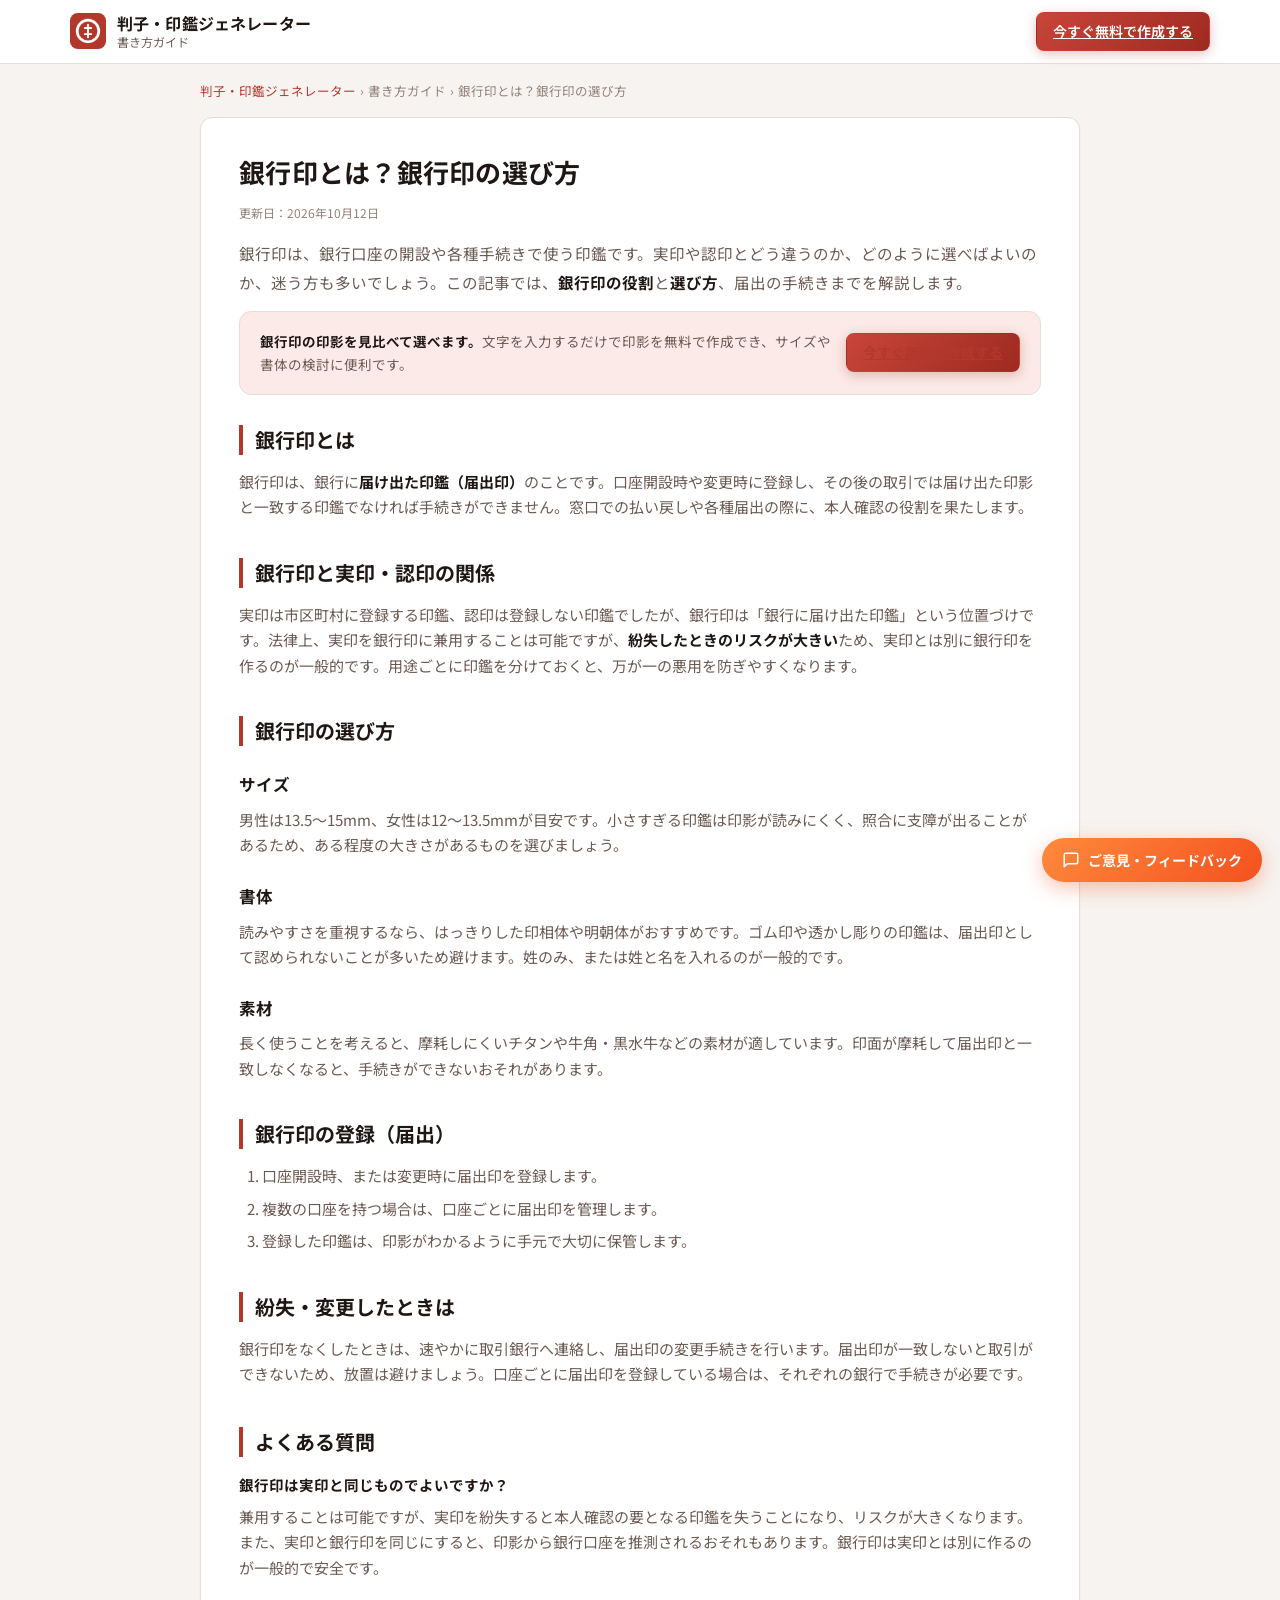
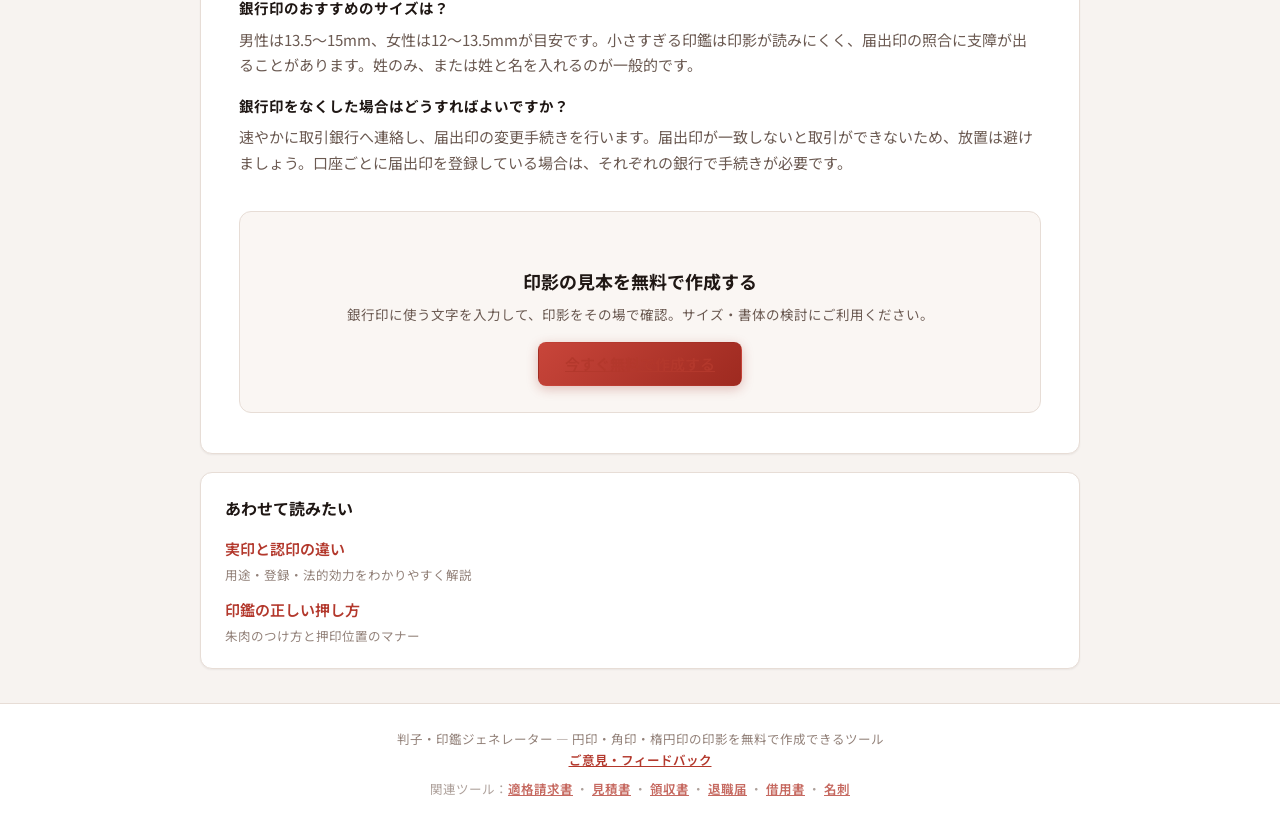
==== ginkoin.html @ 7a020f3e "内容层：新增書き方ガイド教程页3篇+首页入口+sitemap" ====
<!DOCTYPE html>
<html lang="ja">
<head>
<meta charset="UTF-8">
<meta name="viewport" content="width=device-width, initial-scale=1">
<title>銀行印とは？銀行印の選び方と届出（登録）のポイント</title>
<meta name="description" content="銀行印とは何か、実印や認印との関係、サイズ・書体・素材の選び方、銀行への届出印の登録方法、紛失時の対処まで解説します。印影の見本は無料ジェネレーターで作成でき、押印位置の確認にも使えます。">
<meta name="keywords" content="銀行印 とは,銀行印 選び方,銀行印 サイズ,届出印 登録,銀行印 紛失">
<meta name="robots" content="index, follow">
<meta name="theme-color" content="#b3382c">
<link rel="canonical" href="https://www.reveriel.com/hanko-generator/ginkoin.html">
<meta property="og:type" content="article">
<meta property="og:title" content="銀行印とは？銀行印の選び方と届出（登録）のポイント">
<meta property="og:description" content="銀行印の役割、実印・認印との関係、サイズや書体の選び方、届出印の登録方法を解説します。">
<meta property="og:locale" content="ja_JP">
<meta property="og:url" content="https://www.reveriel.com/hanko-generator/ginkoin.html">
<meta property="og:image" content="https://www.reveriel.com/hanko-generator/og-image.png">
<meta name="twitter:card" content="summary_large_image">
<meta name="twitter:image" content="https://www.reveriel.com/hanko-generator/og-image.png">
<link rel="icon" href="data:image/svg+xml,%3Csvg xmlns='http://www.w3.org/2000/svg' viewBox='0 0 32 32'%3E%3Crect width='32' height='32' rx='7' fill='%23b3382c'/%3E%3Ccircle cx='16' cy='16' r='9.5' fill='none' stroke='%23fff' stroke-width='2.6'/%3E%3Cpath d='M16 10v12M13 13h6M13 19h6' stroke='%23fff' stroke-width='1.8' stroke-linecap='round'/%3E%3C/svg%3E">
<link rel="preconnect" href="https://fonts.googleapis.com">
<link rel="preconnect" href="https://fonts.gstatic.com" crossorigin>
<link href="https://fonts.googleapis.com/css2?family=Noto+Sans+JP:wght@400;500;700&family=Noto+Sans+SC:wght@400;500;700&family=Noto+Serif+JP:wght@500;700&display=swap" rel="stylesheet">
<link rel="stylesheet" href="style.css">
<link rel="stylesheet" href="guide.css">
<!-- Cloudflare Web Analytics --><script type='module' src='https://static.cloudflareinsights.com/beacon.min.js' data-cf-beacon='{"token": "6fc01bf3ac5e457ba1bd16b91e5b653e"}'></script><!-- End Cloudflare Web Analytics -->
<script type="application/ld+json">
{
  "@context": "https://schema.org",
  "@graph": [
    {
      "@type": "Article",
      "headline": "銀行印とは？銀行印の選び方と届出（登録）のポイント",
      "description": "銀行印の役割、実印・認印との関係、サイズや書体の選び方、届出印の登録方法を解説します。",
      "inLanguage": "ja",
      "datePublished": "2026-10-12",
      "dateModified": "2026-10-12",
      "author": { "@type": "Organization", "name": "Reveriel" },
      "publisher": { "@type": "Organization", "name": "Reveriel" },
      "mainEntityOfPage": { "@type": "WebPage", "@id": "https://www.reveriel.com/hanko-generator/ginkoin.html" },
      "image": "https://www.reveriel.com/hanko-generator/og-image.png"
    },
    {
      "@type": "FAQPage",
      "mainEntity": [
        {
          "@type": "Question",
          "name": "銀行印は実印と同じものでよいですか？",
          "acceptedAnswer": {
            "@type": "Answer",
            "text": "兼用することは可能ですが、実印を紛失すると本人確認の要となる印鑑を失うことになり、リスクが大きくなります。また、実印と銀行印を同じにすると、印影から銀行口座を推測されるおそれもあります。銀行印は実印とは別に作るのが一般的で安全です。"
          }
        },
        {
          "@type": "Question",
          "name": "銀行印のおすすめのサイズは？",
          "acceptedAnswer": {
            "@type": "Answer",
            "text": "男性は13.5〜15mm、女性は12〜13.5mmが目安です。小さすぎる印鑑は印影が読みにくく、届出印の照合に支障が出ることがあります。姓のみ、または姓と名を入れるのが一般的です。"
          }
        },
        {
          "@type": "Question",
          "name": "銀行印をなくした場合はどうすればよいですか？",
          "acceptedAnswer": {
            "@type": "Answer",
            "text": "速やかに取引銀行へ連絡し、届出印の変更手続きを行います。届出印が一致しないと取引ができないため、放置は避けましょう。口座ごとに届出印を登録している場合は、それぞれの銀行で手続きが必要です。"
          }
        }
      ]
    }
  ]
}
</script>
</head>
<body>

<header class="site-header no-print">
  <div class="wrap header-inner">
    <a class="brand" href="https://www.reveriel.com/hanko-generator/" style="text-decoration:none;color:inherit;">
      <svg class="brand-mark" viewBox="0 0 32 32" aria-hidden="true">
        <rect width="32" height="32" rx="7" fill="currentColor"/>
        <circle cx="16" cy="16" r="9.6" fill="none" stroke="#fff" stroke-width="2.4"/>
        <path d="M16 10.4v11.2M13.2 13.4h5.6M13.2 18.8h5.6" stroke="#fff" stroke-width="1.7" stroke-linecap="round"/>
      </svg>
      <div class="brand-text">
        <strong>判子・印鑑ジェネレーター</strong>
        <span>書き方ガイド</span>
      </div>
    </a>
    <div class="header-actions">
      <a class="btn btn-primary" href="https://www.reveriel.com/hanko-generator/">今すぐ無料で作成する</a>
    </div>
  </div>
</header>

<main class="wrap">
  <div class="guide-col">

    <nav class="breadcrumb no-print" aria-label="パンくず">
      <ol>
        <li><a href="https://www.reveriel.com/hanko-generator/">判子・印鑑ジェネレーター</a></li>
        <li>書き方ガイド</li>
        <li aria-current="page">銀行印とは？銀行印の選び方</li>
      </ol>
    </nav>

    <article class="guide">
      <h1>銀行印とは？銀行印の選び方</h1>
      <p class="guide-meta">更新日：2026年10月12日</p>
      <p class="guide-lead">
        銀行印は、銀行口座の開設や各種手続きで使う印鑑です。実印や認印とどう違うのか、どのように選べばよいのか、迷う方も多いでしょう。この記事では、<strong>銀行印の役割</strong>と<strong>選び方</strong>、届出の手続きまでを解説します。
      </p>

      <div class="guide-cta-box">
        <p><strong>銀行印の印影を見比べて選べます。</strong>文字を入力するだけで印影を無料で作成でき、サイズや書体の検討に便利です。</p>
        <a class="btn btn-primary" href="https://www.reveriel.com/hanko-generator/">今すぐ無料で作成する</a>
      </div>

      <h2>銀行印とは</h2>
      <p>
        銀行印は、銀行に<strong>届け出た印鑑（届出印）</strong>のことです。口座開設時や変更時に登録し、その後の取引では届け出た印影と一致する印鑑でなければ手続きができません。窓口での払い戻しや各種届出の際に、本人確認の役割を果たします。
      </p>

      <h2>銀行印と実印・認印の関係</h2>
      <p>
        実印は市区町村に登録する印鑑、認印は登録しない印鑑でしたが、銀行印は「銀行に届け出た印鑑」という位置づけです。法律上、実印を銀行印に兼用することは可能ですが、<strong>紛失したときのリスクが大きい</strong>ため、実印とは別に銀行印を作るのが一般的です。用途ごとに印鑑を分けておくと、万が一の悪用を防ぎやすくなります。
      </p>

      <h2>銀行印の選び方</h2>
      <h3>サイズ</h3>
      <p>
        男性は13.5〜15mm、女性は12〜13.5mmが目安です。小さすぎる印鑑は印影が読みにくく、照合に支障が出ることがあるため、ある程度の大きさがあるものを選びましょう。
      </p>
      <h3>書体</h3>
      <p>
        読みやすさを重視するなら、はっきりした印相体や明朝体がおすすめです。ゴム印や透かし彫りの印鑑は、届出印として認められないことが多いため避けます。姓のみ、または姓と名を入れるのが一般的です。
      </p>
      <h3>素材</h3>
      <p>
        長く使うことを考えると、摩耗しにくいチタンや牛角・黒水牛などの素材が適しています。印面が摩耗して届出印と一致しなくなると、手続きができないおそれがあります。
      </p>

      <h2>銀行印の登録（届出）</h2>
      <ol>
        <li>口座開設時、または変更時に届出印を登録します。</li>
        <li>複数の口座を持つ場合は、口座ごとに届出印を管理します。</li>
        <li>登録した印鑑は、印影がわかるように手元で大切に保管します。</li>
      </ol>

      <h2>紛失・変更したときは</h2>
      <p>
        銀行印をなくしたときは、速やかに取引銀行へ連絡し、届出印の変更手続きを行います。届出印が一致しないと取引ができないため、放置は避けましょう。口座ごとに届出印を登録している場合は、それぞれの銀行で手続きが必要です。
      </p>

      <section class="guide-faq" aria-labelledby="faqTitle">
        <h2 id="faqTitle">よくある質問</h2>
        <dl>
          <dt>銀行印は実印と同じものでよいですか？</dt>
          <dd>兼用することは可能ですが、実印を紛失すると本人確認の要となる印鑑を失うことになり、リスクが大きくなります。また、実印と銀行印を同じにすると、印影から銀行口座を推測されるおそれもあります。銀行印は実印とは別に作るのが一般的で安全です。</dd>

          <dt>銀行印のおすすめのサイズは？</dt>
          <dd>男性は13.5〜15mm、女性は12〜13.5mmが目安です。小さすぎる印鑑は印影が読みにくく、届出印の照合に支障が出ることがあります。姓のみ、または姓と名を入れるのが一般的です。</dd>

          <dt>銀行印をなくした場合はどうすればよいですか？</dt>
          <dd>速やかに取引銀行へ連絡し、届出印の変更手続きを行います。届出印が一致しないと取引ができないため、放置は避けましょう。口座ごとに届出印を登録している場合は、それぞれの銀行で手続きが必要です。</dd>
        </dl>
      </section>

      <div class="guide-cta-foot">
        <h2>印影の見本を無料で作成する</h2>
        <p>銀行印に使う文字を入力して、印影をその場で確認。サイズ・書体の検討にご利用ください。</p>
        <a class="btn btn-primary" href="https://www.reveriel.com/hanko-generator/">今すぐ無料で作成する</a>
      </div>
    </article>

    <section class="guide-related no-print" aria-labelledby="relTitle">
      <h2 id="relTitle">あわせて読みたい</h2>
      <ul>
        <li><a href="jitsuin-vs-mitomein.html">実印と認印の違い<span class="rel-desc">用途・登録・法的効力をわかりやすく解説</span></a></li>
        <li><a href="osikata.html">印鑑の正しい押し方<span class="rel-desc">朱肉のつけ方と押印位置のマナー</span></a></li>
      </ul>
    </section>

  </div>
</main>

<footer class="site-footer no-print">
  <div class="wrap">
    <p>判子・印鑑ジェネレーター — 円印・角印・楕円印の印影を無料で作成できるツール</p>
    <p><a href="https://docs.google.com/forms/d/e/1FAIpQLSfHGUfgAlViT3TFiVtJi_EpJ4ioUpd9oGyaJ7rehEV-gBH_PA/viewform?usp=pp_url&amp;entry.1745177199=%E5%8D%B0%E7%AB%A0%E7%94%9F%E6%88%90%E5%99%A8" target="_blank" rel="noopener">ご意見・フィードバック</a></p>
    <p style="margin-top:8px;font-size:12.5px;opacity:.75;">関連ツール：<a href="https://www.reveriel.com/japan-invoice-pdf/">適格請求書</a> ・ <a href="https://www.reveriel.com/mitsumori-pdf/">見積書</a> ・ <a href="https://www.reveriel.com/ryoshusho-pdf/">領収書</a> ・ <a href="https://www.reveriel.com/taishoku-form/">退職届</a> ・ <a href="https://www.reveriel.com/shakuyo-contract/">借用書</a> ・ <a href="https://www.reveriel.com/meishi-generator/">名刺</a></p>
  </div>
</footer>

<!-- フィードバックFAB（右下固定） -->
<a href="https://docs.google.com/forms/d/e/1FAIpQLSfHGUfgAlViT3TFiVtJi_EpJ4ioUpd9oGyaJ7rehEV-gBH_PA/viewform?usp=pp_url&amp;entry.1745177199=%E5%8D%B0%E7%AB%A0%E7%94%9F%E6%88%90%E5%99%A8" target="_blank" rel="noopener" class="feedback-fab" aria-label="ご意見・フィードバックを送る">
  <svg viewBox="0 0 24 24" fill="none" stroke="currentColor" stroke-width="2" stroke-linecap="round" stroke-linejoin="round" aria-hidden="true"><path d="M21 15a2 2 0 0 1-2 2H7l-4 4V5a2 2 0 0 1 2-2h14a2 2 0 0 1 2 2z"/></svg>
  <span>ご意見・フィードバック</span>
</a>
</body>
</html>
---- style.css ----
/* =========================================================
   判子・印鑑ジェネレーター — style.css
   純粋なフロントエンドのみ。外部通信は行いません。
   ========================================================= */

:root {
  --c-bg:            #f7f3f0;
  --c-surface:       #ffffff;
  --c-surface-2:     #faf6f3;
  --c-border:        #e7ddd6;
  --c-border-strong: #d2c2b8;
  --c-text:          #1f1714;
  --c-text-muted:    #6b5a52;
  --c-text-faint:    #93827a;
  --c-accent:        #b3382c;
  --c-accent-soft:   #fbeae7;
  --c-accent-hover:  #92291f;
  --c-focus:         #c8493b;
  --c-warn-soft:     #fff7e8;
  --c-warn-border:   #f0cf94;
  --c-warn-text:     #7a4a00;

  --radius:    12px;
  --radius-sm: 8px;
  --shadow-sm: 0 1px 2px rgba(31, 23, 20, .06);
  --shadow-lg: 0 6px 28px rgba(31, 23, 20, .10);

  --font: "Noto Sans JP", "Noto Sans SC", -apple-system, BlinkMacSystemFont,
          "Hiragino Kaku Gothic ProN", "Hiragino Sans", "Yu Gothic", Meiryo, sans-serif;
  --font-seal: "Noto Serif JP", "Hiragino Mincho ProN", "Yu Mincho", serif;
  --print-mm: 15mm;
}

@media (prefers-color-scheme: dark) {
  :root {
    --c-bg:            #17110f;
    --c-surface:       #201815;
    --c-surface-2:     #271d19;
    --c-border:        #362a25;
    --c-border-strong: #4a3a33;
    --c-text:          #f0e6e1;
    --c-text-muted:    #b8a49b;
    --c-text-faint:    #8d7b72;
    --c-accent:        #e2705f;
    --c-accent-soft:   #341915;
    --c-accent-hover:  #ef8a7a;
    --c-focus:         #e2705f;
    --c-warn-soft:     #2e2614;
    --c-warn-border:   #5c4a24;
    --c-warn-text:     #f0c07a;
    --shadow-sm: 0 1px 2px rgba(0, 0, 0, .45);
    --shadow-lg: 0 6px 28px rgba(0, 0, 0, .55);
  }
}

* { box-sizing: border-box; }
[hidden] { display: none !important; }

html { -webkit-text-size-adjust: 100%; }

body {
  margin: 0;
  background: var(--c-bg);
  color: var(--c-text);
  font-family: var(--font);
  font-size: 15px;
  line-height: 1.7;
  overflow-x: hidden;
}

.wrap {
  width: 100%;
  max-width: 1180px;
  margin-inline: auto;
  padding-inline: 20px;
}

.ic { width: 1.15em; height: 1.15em; flex: none; }

/* ---------------- ヘッダー ---------------- */

.site-header {
  border-bottom: 1px solid var(--c-border);
  background: var(--c-surface);
}

.header-inner {
  display: flex;
  align-items: center;
  justify-content: space-between;
  gap: 12px;
  padding-block: 12px;
}

.brand { display: flex; align-items: center; gap: 11px; min-width: 0; }
.brand-mark { width: 36px; height: 36px; flex: none; color: var(--c-accent); }
.brand-text { display: flex; flex-direction: column; line-height: 1.3; min-width: 0; }
.brand-text strong { font-size: 16px; font-weight: 700; letter-spacing: .01em; }
.brand-text span { font-size: 12px; color: var(--c-text-muted); }

/* ---------------- ボタン ---------------- */

.btn {
  -webkit-appearance: none;
  appearance: none;
  display: inline-flex;
  align-items: center;
  justify-content: center;
  gap: 7px;
  padding: 10px 16px;
  border: 1px solid transparent;
  border-radius: var(--radius-sm);
  background: var(--c-surface-2);
  color: var(--c-text);
  font: inherit;
  font-size: 14px;
  font-weight: 600;
  line-height: 1.2;
  cursor: pointer;
  transition: background .15s ease, transform .12s ease, box-shadow .15s ease, border-color .15s ease;
}
.btn:hover { transform: translateY(-1px); }
.btn:active { transform: translateY(0); }
.btn:focus-visible { outline: 3px solid color-mix(in srgb, var(--c-accent) 45%, transparent); outline-offset: 2px; }

.btn-primary {
  background: linear-gradient(135deg, #c8453a, #9e2a20);
  color: #fff;
  box-shadow: 0 3px 12px rgba(158, 42, 32, .28);
}
.btn-primary:hover { box-shadow: 0 6px 18px rgba(158, 42, 32, .38); }
.btn-primary[disabled] { opacity: .6; cursor: progress; transform: none; }

.btn-ghost {
  background: var(--c-surface);
  border-color: var(--c-border-strong);
  color: var(--c-text);
}
.btn-ghost:hover { background: var(--c-surface-2); }

.btn-x { background: #111; color: #fff; }
.btn-x:hover { background: #000; }
.btn-line { background: #06c755; color: #fff; }
.btn-line:hover { background: #05b34c; }

/* ---------------- レイアウト ---------------- */

.layout {
  display: grid;
  grid-template-columns: minmax(0, 1fr) minmax(0, 1fr);
  gap: 22px;
  align-items: start;
  padding-block: 26px 10px;
}

.panel {
  background: var(--c-surface);
  border: 1px solid var(--c-border);
  border-radius: var(--radius);
  box-shadow: var(--shadow-sm);
  padding: 22px;
  min-width: 0;
}

.panel-preview {
  position: sticky;
  top: 20px;
}

.hero-h1 {
  margin: 0 0 8px;
  font-size: 22px;
  line-height: 1.4;
  letter-spacing: .01em;
}
.hero-lead {
  margin: 0 0 18px;
  font-size: 13.5px;
  color: var(--c-text-muted);
  line-height: 1.75;
}

/* ---------------- フォーム ---------------- */

.field {
  margin: 0 0 20px;
  padding: 0;
  border: 0;
  border-top: 1px solid var(--c-border);
  padding-top: 16px;
}
.field:first-of-type { border-top: 0; padding-top: 0; }

.field legend {
  padding: 0;
  margin-bottom: 10px;
  font-size: 13px;
  font-weight: 700;
  color: var(--c-accent);
  letter-spacing: .02em;
}

.row { margin-bottom: 14px; }
.row:last-child { margin-bottom: 0; }

.row-inline {
  display: flex;
  align-items: center;
  justify-content: space-between;
  gap: 12px;
  flex-wrap: wrap;
}

.lbl {
  display: block;
  margin-bottom: 6px;
  font-size: 13px;
  font-weight: 600;
  color: var(--c-text-muted);
}
.row-inline .lbl { margin-bottom: 0; }

.hint {
  margin: 6px 0 0;
  font-size: 12px;
  color: var(--c-text-faint);
  line-height: 1.6;
}
.hint.center { text-align: center; }

textarea,
input[type="text"],
select {
  width: 100%;
  padding: 10px 12px;
  border: 1px solid var(--c-border-strong);
  border-radius: var(--radius-sm);
  background: var(--c-surface-2);
  color: var(--c-text);
  font: inherit;
  font-size: 15px;
  line-height: 1.5;
  transition: border-color .15s ease, box-shadow .15s ease;
}
textarea { resize: vertical; min-height: 62px; font-family: var(--font-seal); font-size: 17px; letter-spacing: .06em; }
.row-inline select { width: auto; min-width: 150px; }

textarea:focus,
input[type="text"]:focus,
select:focus {
  outline: none;
  border-color: var(--c-accent);
  box-shadow: 0 0 0 3px color-mix(in srgb, var(--c-accent) 18%, transparent);
}

/* セグメント（ラジオ風ボタン） */
.seg {
  display: grid;
  gap: 8px;
}
.seg-3 { grid-template-columns: repeat(3, minmax(0, 1fr)); }
.seg-2 { grid-template-columns: repeat(2, minmax(0, 1fr)); width: min(100%, 320px); }

.seg-btn {
  -webkit-appearance: none;
  appearance: none;
  display: flex;
  flex-direction: column;
  align-items: center;
  justify-content: center;
  gap: 5px;
  padding: 11px 8px;
  border: 1.5px solid var(--c-border-strong);
  border-radius: var(--radius-sm);
  background: var(--c-surface-2);
  color: var(--c-text-muted);
  font: inherit;
  font-size: 12.5px;
  font-weight: 600;
  line-height: 1.3;
  cursor: pointer;
  transition: all .15s ease;
  text-align: center;
}
.seg-2 .seg-btn { flex-direction: row; padding: 9px 8px; }
.seg-btn .seg-ic { width: 24px; height: 24px; }
.seg-btn:hover { border-color: var(--c-accent); color: var(--c-text); }
.seg-btn.is-on {
  border-color: var(--c-accent);
  background: var(--c-accent-soft);
  color: var(--c-accent);
  box-shadow: inset 0 0 0 1px var(--c-accent);
}
.seg-btn:focus-visible { outline: 3px solid color-mix(in srgb, var(--c-accent) 45%, transparent); outline-offset: 2px; }

/* プリセット */
.presets {
  display: flex;
  flex-wrap: wrap;
  align-items: center;
  gap: 7px;
  margin-bottom: 14px;
}
.presets-label { font-size: 12px; color: var(--c-text-faint); }
.chip {
  -webkit-appearance: none;
  appearance: none;
  padding: 5px 11px;
  border: 1px solid var(--c-border-strong);
  border-radius: 999px;
  background: var(--c-surface);
  color: var(--c-text-muted);
  font: inherit;
  font-size: 12px;
  font-weight: 600;
  cursor: pointer;
  transition: all .15s ease;
}
.chip:hover { border-color: var(--c-accent); color: var(--c-accent); background: var(--c-accent-soft); }

/* 色スウォッチ */
.swatches { display: flex; gap: 9px; flex-wrap: wrap; align-items: center; }
.sw {
  -webkit-appearance: none;
  appearance: none;
  width: 34px;
  height: 34px;
  padding: 0;
  border: 2px solid var(--c-border-strong);
  border-radius: 50%;
  background: var(--sw, #b3382c);
  cursor: pointer;
  position: relative;
  transition: transform .12s ease, box-shadow .15s ease;
}
.sw:hover { transform: scale(1.08); }
.sw.is-on {
  box-shadow: 0 0 0 3px var(--c-surface), 0 0 0 5px var(--sw, var(--c-accent));
  transform: scale(1.06);
}
.sw-custom {
  display: inline-flex;
  align-items: center;
  justify-content: center;
  overflow: hidden;
  background:
    conic-gradient(#e74c3c, #f1c40f, #2ecc71, #3498db, #9b59b6, #e74c3c);
}
.sw-custom input[type="color"] {
  position: absolute;
  inset: 0;
  width: 100%;
  height: 100%;
  opacity: 0;
  cursor: pointer;
  border: 0;
  padding: 0;
}

/* レンジ */
.range-row { display: flex; align-items: center; gap: 12px; }
input[type="range"] {
  -webkit-appearance: none;
  appearance: none;
  flex: 1;
  height: 6px;
  border-radius: 999px;
  background: linear-gradient(90deg, var(--c-accent), #e6a89f);
  outline: none;
}
input[type="range"]::-webkit-slider-thumb {
  -webkit-appearance: none;
  appearance: none;
  width: 22px;
  height: 22px;
  border-radius: 50%;
  background: var(--c-surface);
  border: 2px solid var(--c-accent);
  box-shadow: 0 2px 6px rgba(31, 23, 20, .2);
  cursor: pointer;
}
input[type="range"]::-moz-range-thumb {
  width: 20px;
  height: 20px;
  border-radius: 50%;
  background: var(--c-surface);
  border: 2px solid var(--c-accent);
  cursor: pointer;
}
input[type="range"]:focus-visible { outline: 3px solid color-mix(in srgb, var(--c-accent) 45%, transparent); outline-offset: 4px; }
#strengthOut {
  min-width: 52px;
  text-align: right;
  font-size: 13px;
  font-weight: 700;
  color: var(--c-accent);
  font-variant-numeric: tabular-nums;
}

/* チェックボックス */
.check { display: inline-flex; align-items: center; gap: 9px; font-size: 13.5px; cursor: pointer; user-select: none; }
.check input[type="checkbox"] {
  width: 18px;
  height: 18px;
  accent-color: var(--c-accent);
  cursor: pointer;
  flex: none;
}

.actions { display: flex; flex-wrap: wrap; gap: 9px; margin-top: 4px; }
.actions .btn { flex: 1 1 auto; }

/* ---------------- プレビュー ---------------- */

.panel-title {
  margin: 0 0 14px;
  font-size: 13px;
  font-weight: 700;
  color: var(--c-text-muted);
  letter-spacing: .04em;
}

.seal-stage {
  display: flex;
  align-items: center;
  justify-content: center;
  padding: 26px 16px;
  border-radius: var(--radius);
  /* チェック柄＝透明 */
  background-color: #fbfaf9;
  background-image:
    linear-gradient(45deg, #eee9e5 25%, transparent 25%, transparent 75%, #eee9e5 75%),
    linear-gradient(45deg, #eee9e5 25%, transparent 25%, transparent 75%, #eee9e5 75%);
  background-size: 18px 18px;
  background-position: 0 0, 9px 9px;
  border: 1px solid var(--c-border);
}
@media (prefers-color-scheme: dark) {
  .seal-stage {
    background-color: #1d1613;
    background-image:
      linear-gradient(45deg, #2a201c 25%, transparent 25%, transparent 75%, #2a201c 75%),
      linear-gradient(45deg, #2a201c 25%, transparent 25%, transparent 75%, #2a201c 75%);
  }
}

.seal-wrap {
  width: min(320px, 68vw);
  aspect-ratio: 1 / 1;
  display: flex;
  align-items: center;
  justify-content: center;
}
.seal-preview { width: 100%; height: 100%; line-height: 0; }
.seal-svg { width: 100%; height: 100%; display: block; overflow: visible; }

/* ---------------- シェア ---------------- */

.share {
  margin-top: 18px;
  padding-top: 16px;
  border-top: 1px solid var(--c-border);
}
.share-title { margin: 0 0 10px; font-size: 12.5px; font-weight: 700; color: var(--c-text-muted); }
.share-btns { display: flex; flex-wrap: wrap; gap: 9px; }
.share-btns .btn { flex: 1 1 130px; }

/* ---------------- 記事・FAQ ---------------- */

.article { padding-block: 26px 8px; }
.article-h2 {
  margin: 0 0 12px;
  font-size: 17px;
  letter-spacing: .01em;
}
.faq { margin-bottom: 28px; }
.faq details {
  border: 1px solid var(--c-border);
  border-radius: var(--radius-sm);
  background: var(--c-surface);
  margin-bottom: 8px;
  overflow: hidden;
}
.faq summary {
  padding: 13px 16px;
  font-size: 14px;
  font-weight: 700;
  cursor: pointer;
  list-style: none;
  position: relative;
  padding-right: 40px;
  transition: background .15s ease;
}
.faq summary::-webkit-details-marker { display: none; }
.faq summary::after {
  content: "";
  position: absolute;
  right: 18px;
  top: 50%;
  width: 8px;
  height: 8px;
  border-right: 2px solid var(--c-text-faint);
  border-bottom: 2px solid var(--c-text-faint);
  transform: translateY(-70%) rotate(45deg);
  transition: transform .2s ease;
}
.faq details[open] summary::after { transform: translateY(-30%) rotate(-135deg); }
.faq summary:hover { background: var(--c-surface-2); }
.faq details p {
  margin: 0;
  padding: 0 16px 15px;
  font-size: 13.5px;
  color: var(--c-text-muted);
  line-height: 1.85;
}

.legal {
  padding: 16px 18px;
  border-radius: var(--radius-sm);
  background: var(--c-warn-soft);
  border: 1px solid var(--c-warn-border);
}
.legal .article-h2 { font-size: 14px; color: var(--c-warn-text); }
.legal p { margin: 0; font-size: 13px; line-height: 1.8; color: var(--c-text-muted); }

/* ---------------- フッター ---------------- */

.site-footer {
  margin-top: 34px;
  padding-block: 24px;
  border-top: 1px solid var(--c-border);
  background: var(--c-surface);
  text-align: center;
}
.site-footer p { margin: 0; font-size: 12.5px; color: var(--c-text-faint); }
.footer-links { margin-top: 8px !important; }
.site-footer a { color: var(--c-accent); font-weight: 600; }

/* ---------------- トースト ---------------- */

.toast {
  position: fixed;
  left: 50%;
  bottom: 26px;
  transform: translate(-50%, 16px);
  z-index: 10001;
  padding: 11px 20px;
  border-radius: 999px;
  background: #241c19;
  color: #fff;
  font-size: 13.5px;
  font-weight: 600;
  box-shadow: var(--shadow-lg);
  opacity: 0;
  pointer-events: none;
  transition: opacity .22s ease, transform .22s ease;
  max-width: calc(100vw - 32px);
  text-align: center;
}
.toast.is-on { opacity: 1; transform: translate(-50%, 0); }
.toast.is-err { background: #7a1c14; }

/* ---------------- フィードバックFAB ---------------- */

.feedback-fab {
  position: fixed;
  right: 18px;
  bottom: 18px;
  z-index: 10000;
  display: inline-flex;
  align-items: center;
  gap: 8px;
  padding: 13px 20px;
  background: linear-gradient(135deg, #ff8a3d, #f4511e);
  color: #fff !important;
  border-radius: 999px;
  box-shadow: 0 6px 20px rgba(244, 81, 30, 0.35);
  font-size: 14px;
  font-weight: 700;
  line-height: 1;
  text-decoration: none !important;
  transition: transform 0.15s ease, box-shadow 0.15s ease;
}
.feedback-fab:hover {
  transform: translateY(-3px);
  box-shadow: 0 10px 28px rgba(244, 81, 30, 0.45);
  color: #fff !important;
}
.feedback-fab:focus-visible { outline: 3px solid rgba(244, 81, 30, 0.5); outline-offset: 2px; }
.feedback-fab svg { width: 18px; height: 18px; flex: none; }

/* ---------------- レスポンシブ ---------------- */

@media (max-width: 900px) {
  .layout { grid-template-columns: minmax(0, 1fr); }
  .panel-preview { position: static; }
  .seal-wrap { width: min(300px, 62vw); }
}

@media (max-width: 600px) {
  .wrap { padding-inline: 16px; }
  .panel { padding: 18px 16px; }
  .hero-h1 { font-size: 19px; }
  .seg-3 .seg-btn { font-size: 11.5px; padding: 10px 4px; }
  .seg-3 .seg-btn .seg-ic { width: 21px; height: 21px; }
  .row-inline { align-items: flex-start; }
  .row-inline select { width: 100%; }
  .seg-2 { width: 100%; }
  .actions .btn { flex: 1 1 100%; }
  .share-btns .btn { flex: 1 1 100%; }
  .feedback-fab { right: 14px; bottom: 14px; padding: 11px 16px; font-size: 13px; }
  .feedback-fab svg { width: 16px; height: 16px; }
}

/* ---------------- 印刷 ---------------- */

@media print {
  .no-print,
  .site-header,
  .panel-form,
  .site-footer,
  .feedback-fab,
  .toast,
  .article { display: none !important; }

  body { background: #fff; }
  .layout { display: block; padding: 0; }
  .panel-preview {
    position: static;
    border: 0;
    box-shadow: none;
    padding: 0;
    margin: 0;
    background: #fff;
  }
  .seal-stage {
    background: none !important;
    border: 0;
    padding: 0;
    justify-content: flex-start;
  }
  /* 実寸（mm）で印刷する。プリンタ設定で「ページに合わせる」はオフに。 */
  .seal-wrap {
    width: var(--print-mm);
    height: var(--print-mm);
    aspect-ratio: auto;
  }
}
---- guide.css ----
/* =========================================================
   書き方ガイド（SEO 記事ページ）共通スタイル
   style.css の CSS 変数を継承し、ブランドの色味を保つ。
   ========================================================= */

.guide-col { max-width: 880px; margin-inline: auto; }

/* ---------------- パンくず ---------------- */
.breadcrumb {
  padding-block: 16px 0;
  font-size: 12.5px;
  color: var(--c-text-faint, #8592a8);
}
.breadcrumb ol { list-style: none; display: flex; flex-wrap: wrap; gap: 4px; margin: 0; padding: 0; }
.breadcrumb li { display: inline-flex; align-items: center; gap: 4px; }
.breadcrumb a { color: var(--c-accent, #1d4e89); text-decoration: none; }
.breadcrumb a:hover { text-decoration: underline; }
.breadcrumb li + li::before { content: "\203A"; color: var(--c-text-faint, #8592a8); }

/* ---------------- 記事本体 ---------------- */
.guide {
  background: var(--c-surface, #fff);
  border: 1px solid var(--c-border, #dde3ec);
  border-radius: var(--radius, 10px);
  box-shadow: var(--shadow-sm, 0 1px 2px rgba(0, 0, 0, .06));
  margin-block: 16px 8px;
  padding: 34px 38px 40px;
}
@media (max-width: 640px) { .guide { padding: 22px 18px 26px; } }

.guide h1 {
  margin: 0 0 12px;
  font-size: 26px;
  line-height: 1.5;
  letter-spacing: .01em;
  color: var(--c-text, #131a26);
}
.guide .guide-meta { margin: 0 0 16px; font-size: 12px; color: var(--c-text-faint, #8592a8); }
.guide-lead { margin: 0 0 8px; font-size: 15.5px; line-height: 1.85; color: var(--c-text-muted, #55617a); }
.guide h2 {
  margin: 38px 0 14px;
  padding-left: 12px;
  font-size: 20px;
  line-height: 1.5;
  border-left: 4px solid var(--c-accent, #1d4e89);
  color: var(--c-text, #131a26);
}
.guide h2:first-of-type { margin-top: 30px; }
.guide h3 { margin: 26px 0 10px; font-size: 16.5px; line-height: 1.5; color: var(--c-text, #131a26); }
.guide p { margin: 0 0 14px; color: var(--c-text-muted, #55617a); }
.guide strong { color: var(--c-text, #131a26); font-weight: 700; }
.guide ul, .guide ol { margin: 0 0 16px; padding-left: 1.5em; color: var(--c-text-muted, #55617a); }
.guide li { margin-bottom: 7px; }
.guide a { color: var(--c-accent, #1d4e89); }

.guide-example {
  margin: 0 0 16px;
  padding: 16px 18px;
  background: var(--c-surface-2, #f6f8fb);
  border: 1px solid var(--c-border, #dde3ec);
  border-radius: var(--radius-sm, 6px);
  font-family: "Noto Serif JP", "Hiragino Mincho ProN", "Yu Mincho", YuMincho, serif;
  font-size: 14px;
  line-height: 1.95;
  color: var(--c-text, #131a26);
  white-space: pre-wrap;
}
.guide-note {
  margin: 0 0 16px;
  padding: 12px 16px;
  background: var(--c-warn-soft, #fff7e8);
  border: 1px solid var(--c-warn-border, #f0cf94);
  border-radius: var(--radius-sm, 6px);
  font-size: 13px;
  line-height: 1.75;
  color: var(--c-warn, #8a5300);
}
.guide-table { width: 100%; margin: 0 0 16px; border-collapse: collapse; font-size: 13.5px; }
.guide-table th, .guide-table td {
  padding: 10px 12px;
  text-align: left;
  border: 1px solid var(--c-border, #dde3ec);
  color: var(--c-text-muted, #55617a);
  vertical-align: top;
}
.guide-table th { background: var(--c-surface-2, #f6f8fb); color: var(--c-text, #131a26); font-weight: 700; white-space: nowrap; }

/* ---------------- 上部 CTA ---------------- */
.guide-cta-box {
  display: flex;
  flex-wrap: wrap;
  align-items: center;
  justify-content: space-between;
  gap: 14px;
  margin: 4px 0 26px;
  padding: 18px 20px;
  background: var(--c-accent-soft, #e5eefb);
  border: 1px solid var(--c-border, #dde3ec);
  border-radius: var(--radius, 10px);
}
.guide-cta-box p { flex: 1 1 240px; margin: 0; font-size: 13.5px; line-height: 1.7; color: var(--c-text-muted, #55617a); }
.guide-cta-box strong { color: var(--c-text, #131a26); }
.guide-cta-box .btn { flex: none; }

/* ---------------- FAQ ---------------- */
.guide-faq { margin-top: 40px; }
.guide-faq dl { margin: 0; }
.guide-faq dt { margin-top: 16px; font-size: 14.5px; font-weight: 700; color: var(--c-text, #131a26); }
.guide-faq dd { margin: 6px 0 0; color: var(--c-text-muted, #55617a); }

/* ---------------- 下部 CTA ---------------- */
.guide-cta-foot {
  margin-top: 36px;
  padding: 26px 22px;
  text-align: center;
  background: var(--c-surface-2, #f6f8fb);
  border: 1px solid var(--c-border, #dde3ec);
  border-radius: var(--radius, 10px);
}
.guide-cta-foot h2 { margin: 0 0 8px; padding: 0; border: 0; font-size: 18px; }
.guide-cta-foot p { margin: 0 0 16px; font-size: 13.5px; }
.guide-cta-foot .btn { font-size: 15px; padding: 12px 26px; }

/* ---------------- 関連ガイド ---------------- */
.guide-related {
  background: var(--c-surface, #fff);
  border: 1px solid var(--c-border, #dde3ec);
  border-radius: var(--radius, 10px);
  box-shadow: var(--shadow-sm, 0 1px 2px rgba(0, 0, 0, .06));
  margin-block: 18px;
  padding: 22px 24px;
}
.guide-related h2 { margin: 0 0 14px; font-size: 16px; color: var(--c-text, #131a26); }
.guide-related ul { list-style: none; display: grid; gap: 12px; margin: 0; padding: 0; }
.guide-related a { color: var(--c-accent, #1d4e89); font-weight: 600; text-decoration: none; }
.guide-related a:hover { text-decoration: underline; }
.guide-related .rel-desc { display: block; margin-top: 2px; font-size: 12.5px; font-weight: 400; color: var(--c-text-faint, #8592a8); }

@media print {
  .site-header, .site-footer, .feedback-fab, .breadcrumb,
  .guide-cta-box, .guide-cta-foot, .guide-related { display: none !important; }
  .guide { border: 0; box-shadow: none; padding: 0; }
}
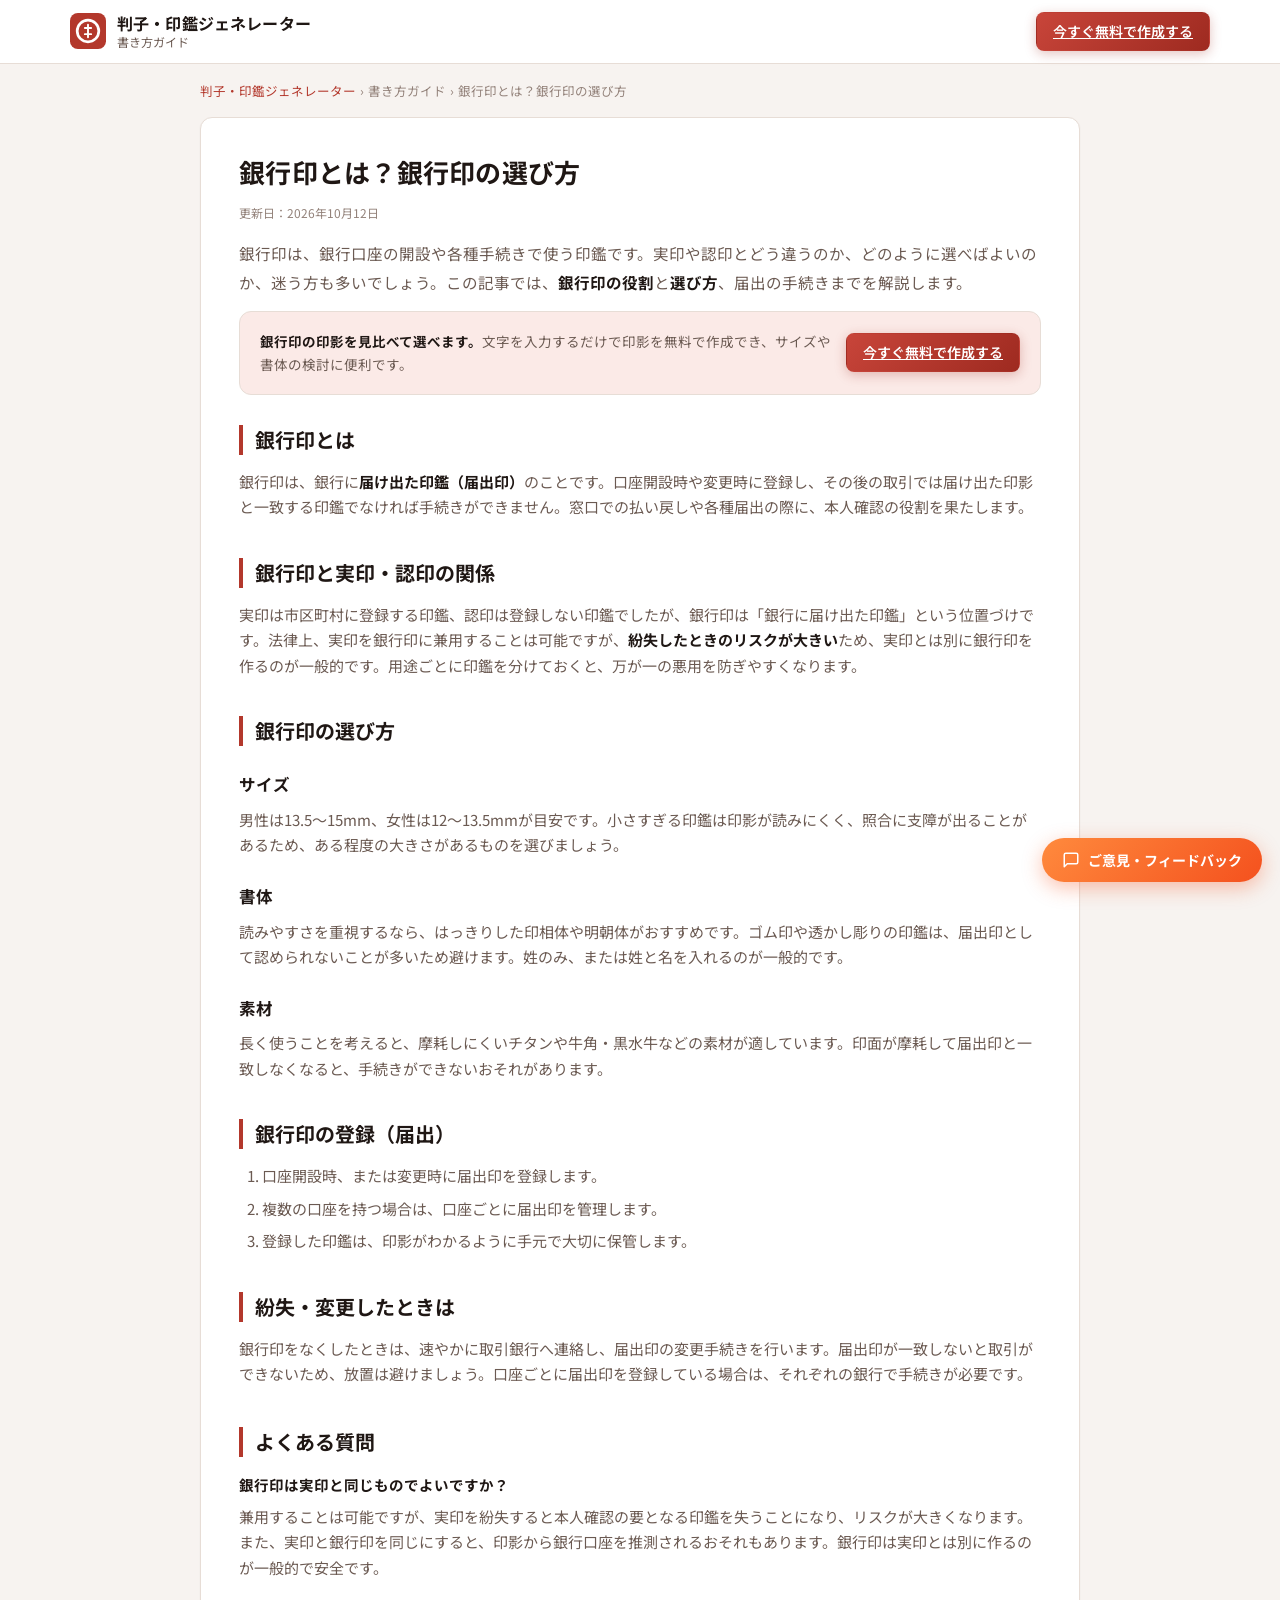
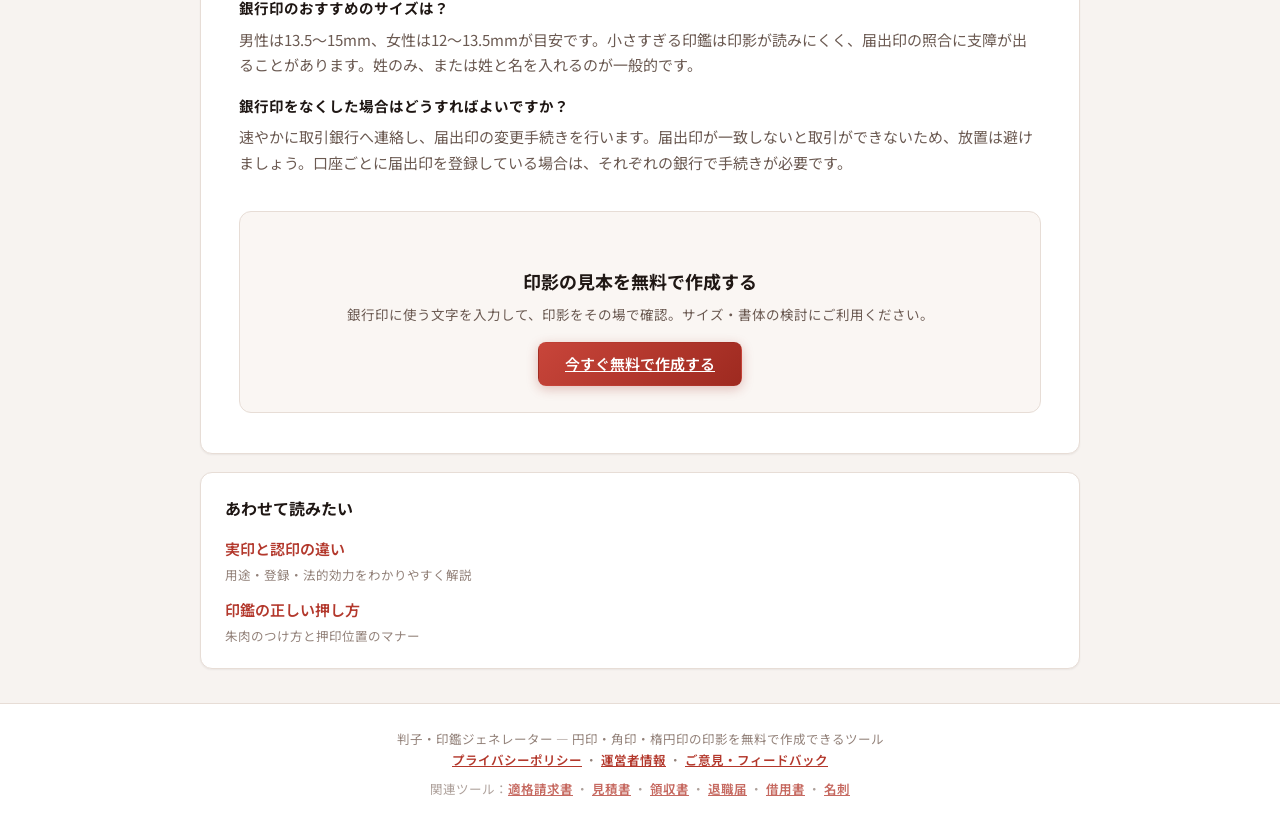
==== commit 322961e2: "PM迭代：补隐私政策/运营者信息/SEO教程页+联盟区块+跨站CTA按钮配色修复" ====
--- a/ginkoin.html
+++ b/ginkoin.html
@@ -188,7 +188,11 @@
 <footer class="site-footer no-print">
   <div class="wrap">
     <p>判子・印鑑ジェネレーター — 円印・角印・楕円印の印影を無料で作成できるツール</p>
-    <p><a href="https://docs.google.com/forms/d/e/1FAIpQLSfHGUfgAlViT3TFiVtJi_EpJ4ioUpd9oGyaJ7rehEV-gBH_PA/viewform?usp=pp_url&amp;entry.1745177199=%E5%8D%B0%E7%AB%A0%E7%94%9F%E6%88%90%E5%99%A8" target="_blank" rel="noopener">ご意見・フィードバック</a></p>
+    <p>
+      <a href="https://www.reveriel.com/hanko-generator/privacy.html">プライバシーポリシー</a> ・
+      <a href="https://www.reveriel.com/hanko-generator/company.html">運営者情報</a> ・
+      <a href="https://docs.google.com/forms/d/e/1FAIpQLSfHGUfgAlViT3TFiVtJi_EpJ4ioUpd9oGyaJ7rehEV-gBH_PA/viewform?usp=pp_url&amp;entry.1745177199=%E5%8D%B0%E7%AB%A0%E7%94%9F%E6%88%90%E5%99%A8" target="_blank" rel="noopener">ご意見・フィードバック</a>
+    </p>
     <p style="margin-top:8px;font-size:12.5px;opacity:.75;">関連ツール：<a href="https://www.reveriel.com/japan-invoice-pdf/">適格請求書</a> ・ <a href="https://www.reveriel.com/mitsumori-pdf/">見積書</a> ・ <a href="https://www.reveriel.com/ryoshusho-pdf/">領収書</a> ・ <a href="https://www.reveriel.com/taishoku-form/">退職届</a> ・ <a href="https://www.reveriel.com/shakuyo-contract/">借用書</a> ・ <a href="https://www.reveriel.com/meishi-generator/">名刺</a></p>
   </div>
 </footer>
--- a/style.css
+++ b/style.css
@@ -646,3 +646,73 @@
     aspect-ratio: auto;
   }
 }
+
+/* =========================================================
+   【PR】アフィリエイト枠（印鑑の注文）
+   日本語ページ専用。A8.net 登録後にリンクを差し替える。
+   ========================================================= */
+
+.pr-affiliate { margin-block: 22px 6px; }
+
+.pr-box {
+  position: relative;
+  padding: 22px 24px 20px;
+  background: var(--c-surface-2);
+  border: 1px solid var(--c-border);
+  border-radius: var(--radius);
+  box-shadow: var(--shadow-sm);
+}
+@media (max-width: 600px) { .pr-box { padding: 18px 16px 16px; } }
+
+.pr-badge {
+  display: inline-block;
+  margin: 0 0 10px;
+  padding: 2px 9px;
+  font-size: 11.5px;
+  font-weight: 700;
+  letter-spacing: .06em;
+  color: #fff;
+  background: var(--c-text-faint);
+  border-radius: 4px;
+}
+
+.pr-title {
+  margin: 0 0 8px;
+  padding: 0;
+  border: 0;
+  font-size: 16.5px;
+  line-height: 1.55;
+  color: var(--c-text);
+}
+
+.pr-lead {
+  margin: 0 0 16px;
+  font-size: 13px;
+  line-height: 1.8;
+  color: var(--c-text-muted);
+}
+.pr-lead strong { color: var(--c-text); }
+
+.pr-actions {
+  display: flex;
+  flex-wrap: wrap;
+  gap: 10px;
+  margin-bottom: 12px;
+}
+.pr-actions .pr-link { text-decoration: none; }
+
+.pr-note {
+  margin: 0;
+  font-size: 11.5px;
+  line-height: 1.7;
+  color: var(--c-text-faint);
+}
+
+.pr-pixel {
+  position: absolute;
+  left: -9999px;
+  top: 0;
+  width: 1px;
+  height: 1px;
+  opacity: 0;
+}
--- a/guide.css
+++ b/guide.css
@@ -51,7 +51,7 @@
 .guide strong { color: var(--c-text, #131a26); font-weight: 700; }
 .guide ul, .guide ol { margin: 0 0 16px; padding-left: 1.5em; color: var(--c-text-muted, #55617a); }
 .guide li { margin-bottom: 7px; }
-.guide a { color: var(--c-accent, #1d4e89); }
+.guide a:not(.btn) { color: var(--c-accent, #1d4e89); }
 
 .guide-example {
   margin: 0 0 16px;
@@ -136,8 +136,103 @@
 .guide-related a:hover { text-decoration: underline; }
 .guide-related .rel-desc { display: block; margin-top: 2px; font-size: 12.5px; font-weight: 400; color: var(--c-text-faint, #8592a8); }
 
+/* =========================================================
+   法務ページ（プライバシーポリシー / 運営者情報）
+   ========================================================= */
+
+.legal-page { padding-block: 32px 56px; }
+
+.legal-back {
+  display: inline-flex;
+  align-items: center;
+  gap: 6px;
+  margin-bottom: 24px;
+  font-size: 13px;
+  font-weight: 700;
+  color: var(--c-text-muted);
+  text-decoration: none;
+}
+.legal-back:hover { color: var(--c-accent); }
+
+.legal {
+  max-width: 780px;
+  background: var(--c-surface);
+  border: 1px solid var(--c-border);
+  border-radius: var(--radius);
+  box-shadow: var(--shadow-sm);
+  padding: 32px 34px 38px;
+}
+@media (max-width: 640px) { .legal { padding: 22px 18px 28px; } }
+
+.legal h1 {
+  font-size: 24px;
+  margin: 0 0 8px;
+  line-height: 1.5;
+  color: var(--c-text);
+}
+.legal .legal-meta {
+  font-size: 12px;
+  color: var(--c-text-faint);
+  margin: 0 0 28px;
+}
+.legal h2 {
+  font-size: 17px;
+  margin: 32px 0 10px;
+  padding-bottom: 8px;
+  border-bottom: 1px solid var(--c-border);
+  color: var(--c-text);
+}
+.legal h3 { font-size: 15px; margin: 22px 0 6px; color: var(--c-text); }
+.legal p { margin: 0 0 12px; color: var(--c-text-muted); }
+.legal ol,
+.legal ul { margin: 0 0 14px; padding-left: 1.4em; color: var(--c-text-muted); }
+.legal ol { list-style: decimal; }
+.legal ul { list-style: disc; }
+.legal li { margin-bottom: 6px; }
+.legal strong { color: var(--c-text); }
+.legal a:not(.btn) { color: var(--c-accent); }
+
+.legal-table {
+  width: 100%;
+  margin: 8px 0 18px;
+  border-collapse: collapse;
+  font-size: 14px;
+}
+.legal-table th,
+.legal-table td {
+  padding: 13px 16px;
+  text-align: left;
+  vertical-align: top;
+  border-bottom: 1px solid var(--c-border);
+  color: var(--c-text-muted);
+}
+.legal-table th {
+  width: 34%;
+  min-width: 140px;
+  font-weight: 700;
+  color: var(--c-text);
+  background: var(--c-surface-2);
+}
+.legal-table tr:last-child th,
+.legal-table tr:last-child td { border-bottom: 0; }
+
+.legal-contact {
+  margin-top: 32px;
+  padding: 18px 20px;
+  border: 1px solid var(--c-border);
+  border-radius: var(--radius-sm);
+  background: var(--c-surface-2);
+  font-size: 13.5px;
+  color: var(--c-text-muted);
+}
+.legal-contact p { margin: 0; }
+.legal-contact p + p { margin-top: 6px; }
+
+/* ---------------- 印刷 ---------------- */
+
 @media print {
   .site-header, .site-footer, .feedback-fab, .breadcrumb,
-  .guide-cta-box, .guide-cta-foot, .guide-related { display: none !important; }
-  .guide { border: 0; box-shadow: none; padding: 0; }
-}
+  .guide-cta-box, .guide-cta-foot, .guide-related,
+  .legal-back, .pr-affiliate { display: none !important; }
+  .guide, .legal { border: 0; box-shadow: none; padding: 0; background: transparent; }
+}
